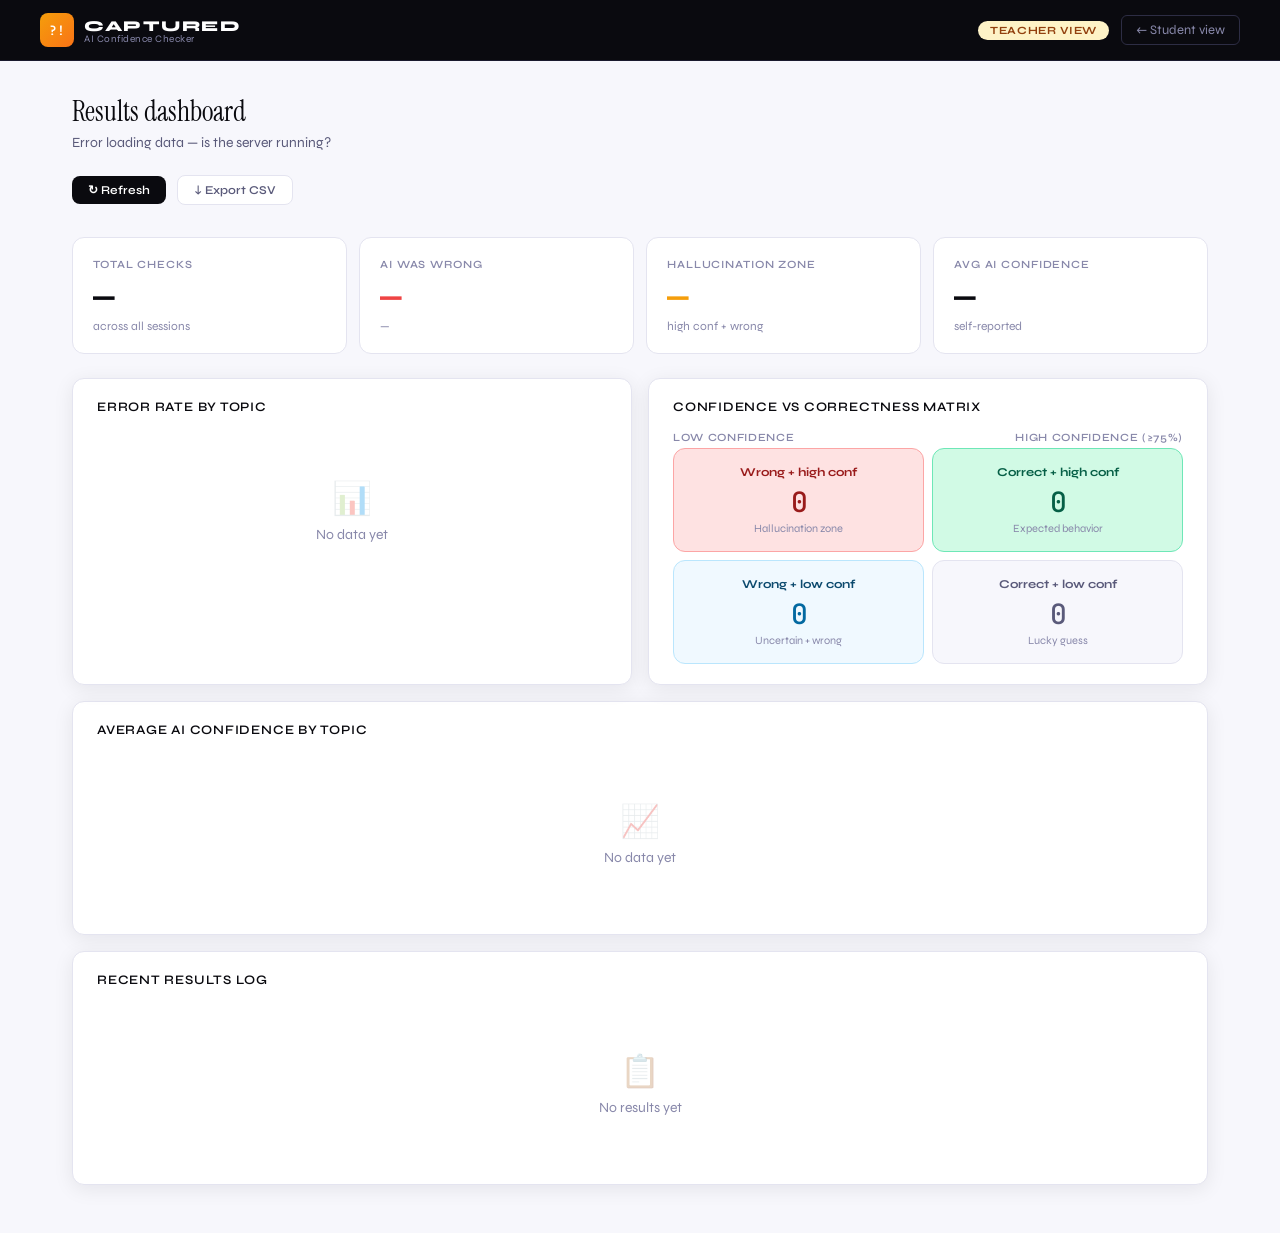
==== templates/teacher.html @ ec3fe588 "initial commit — keys moved to env" ====
<!doctype html>
<html lang="en">
<head>
  <meta charset="utf-8"/>
  <meta name="viewport" content="width=device-width,initial-scale=1"/>
  <title>CAPTURED — Teacher Dashboard</title>
  <link rel="preconnect" href="https://fonts.googleapis.com">
  <link href="https://fonts.googleapis.com/css2?family=Syne:wght@400;500;600;700;800&family=JetBrains+Mono:wght@400;500;600&family=Instrument+Serif:ital@0;1&display=swap" rel="stylesheet">
  <style>
    :root {
      --ink:     #0a0a0f;
      --ink2:    #1a1a2e;
      --ink3:    #2d2d44;
      --slate:   #5a5a7a;
      --muted:   #8888aa;
      --border:  #e4e4f0;
      --surface: #f7f7fc;
      --white:   #ffffff;
      --amber:   #f59e0b;
      --amber-l: #fef3c7;
      --amber-d: #92400e;
      --red:     #ef4444;
      --red-l:   #fee2e2;
      --red-d:   #991b1b;
      --green:   #10b981;
      --green-l: #d1fae5;
      --green-d: #065f46;
      --purple:  #7c3aed;
      --purple-l:#ede9fe;
      --teal:    #0891b2;
      --teal-l:  #cffafe;
      --font:    'Syne', sans-serif;
      --mono:    'JetBrains Mono', monospace;
      --serif:   'Instrument Serif', serif;
      --radius:  12px;
      --shadow:  0 4px 20px rgba(10,10,30,.08);
    }
    *, *::before, *::after { box-sizing: border-box; margin: 0; padding: 0; }
    body { font-family: var(--font); background: var(--surface); color: var(--ink); min-height: 100vh; }
    button { font-family: var(--font); cursor: pointer; }

    /* HEADER */
    .header { background: var(--ink); padding: 0 2rem; border-bottom: 1px solid var(--ink2); }
    .header-inner { max-width: 1200px; margin: 0 auto; display: flex; align-items: center; justify-content: space-between; height: 60px; }
    .logo { display: flex; align-items: center; gap: 10px; text-decoration: none; }
    .logo-mark { width: 34px; height: 34px; border-radius: 8px; background: linear-gradient(135deg, #f59e0b, #f97316); display: flex; align-items: center; justify-content: center; font-family: var(--mono); font-size: 13px; font-weight: 600; color: white; }
    .logo-title { font-size: 15px; font-weight: 800; color: white; letter-spacing: .1em; }
    .logo-sub { font-size: 10px; color: #8888aa; letter-spacing: .05em; display: block; margin-top: -2px; }
    .teacher-badge { background: #fef3c7; color: #92400e; font-size: 11px; font-weight: 700; padding: 3px 12px; border-radius: 20px; letter-spacing: .05em; }
    .nav-link { color: #8888aa; font-size: 13px; text-decoration: none; padding: 6px 14px; border-radius: 6px; border: 1px solid #2d2d44; transition: all .15s; }
    .nav-link:hover { color: white; border-color: #ffffff44; }

    /* LAYOUT */
    .main { max-width: 1200px; margin: 0 auto; padding: 2rem; }
    .page-title { font-family: var(--serif); font-size: 28px; color: var(--ink); margin-bottom: 4px; }
    .page-subtitle { font-size: 14px; color: var(--slate); margin-bottom: 1.5rem; }

    /* METRICS */
    .metrics-grid { display: grid; grid-template-columns: repeat(auto-fit, minmax(160px, 1fr)); gap: 12px; margin-bottom: 1.5rem; }
    .metric-card { background: white; border-radius: var(--radius); border: 1.5px solid var(--border); padding: 1.25rem; }
    .metric-label { font-size: 11px; font-weight: 600; color: var(--muted); text-transform: uppercase; letter-spacing: .08em; margin-bottom: 8px; }
    .metric-value { font-family: var(--mono); font-size: 36px; font-weight: 500; letter-spacing: -2px; line-height: 1; color: var(--ink); }
    .metric-value.red    { color: var(--red); }
    .metric-value.amber  { color: var(--amber); }
    .metric-value.green  { color: var(--green); }
    .metric-sub { font-size: 12px; color: var(--muted); margin-top: 4px; }

    /* GRID */
    .two-col { display: grid; grid-template-columns: 1fr 1fr; gap: 1rem; margin-bottom: 1rem; }
    .full-col { margin-bottom: 1rem; }
    @media (max-width: 700px) { .two-col { grid-template-columns: 1fr; } }

    .panel { background: white; border-radius: var(--radius); border: 1.5px solid var(--border); padding: 1.25rem 1.5rem; box-shadow: var(--shadow); }
    .panel-title { font-size: 13px; font-weight: 600; color: var(--ink); margin-bottom: 1rem; text-transform: uppercase; letter-spacing: .06em; }

    /* TOPIC BARS */
    .topic-row { display: flex; align-items: center; gap: 10px; margin-bottom: 12px; }
    .topic-label { font-size: 12px; color: var(--slate); width: 130px; flex-shrink: 0; text-transform: capitalize; }
    .topic-track { flex: 1; height: 10px; background: var(--surface); border-radius: 5px; overflow: hidden; border: 1px solid var(--border); }
    .topic-fill-error { height: 100%; border-radius: 5px; background: var(--red); transition: width .7s ease; }
    .topic-fill-conf  { height: 100%; border-radius: 5px; background: var(--amber); transition: width .7s ease; }
    .topic-pct { font-family: var(--mono); font-size: 11px; color: var(--muted); width: 36px; text-align: right; }
    .topic-count { font-size: 11px; color: var(--muted); width: 50px; text-align: right; }

    /* HALLUCINATION MATRIX */
    .matrix { display: grid; grid-template-columns: 1fr 1fr; gap: 8px; }
    .matrix-cell { border-radius: var(--radius); padding: 1rem; text-align: center; }
    .cell-tl { background: var(--red-l); border: 1.5px solid #fca5a5; }
    .cell-tr { background: var(--green-l); border: 1.5px solid #6ee7b7; }
    .cell-bl { background: #f0f9ff; border: 1.5px solid #bae6fd; }
    .cell-br { background: var(--surface); border: 1.5px solid var(--border); }
    .cell-title { font-size: 12px; font-weight: 700; margin-bottom: 4px; }
    .cell-tl .cell-title { color: var(--red-d); }
    .cell-tr .cell-title { color: var(--green-d); }
    .cell-bl .cell-title { color: #0c4a6e; }
    .cell-br .cell-title { color: var(--slate); }
    .cell-value { font-family: var(--mono); font-size: 28px; font-weight: 500; letter-spacing: -1px; }
    .cell-tl .cell-value { color: var(--red-d); }
    .cell-tr .cell-value { color: var(--green-d); }
    .cell-bl .cell-value { color: #0369a1; }
    .cell-br .cell-value { color: var(--slate); }
    .cell-sub { font-size: 11px; color: var(--muted); margin-top: 2px; }
    .matrix-label-h { display: flex; justify-content: space-between; font-size: 11px; color: var(--muted); margin-bottom: 4px; font-weight: 600; text-transform: uppercase; letter-spacing: .06em; }
    .matrix-label-v { font-size: 11px; color: var(--muted); font-weight: 600; text-transform: uppercase; letter-spacing: .06em; margin-bottom: 6px; }

    /* LOG TABLE */
    .log-table { width: 100%; border-collapse: collapse; font-size: 13px; }
    .log-table th { text-align: left; font-size: 11px; font-weight: 600; color: var(--muted); text-transform: uppercase; letter-spacing: .06em; padding: 6px 10px; border-bottom: 1.5px solid var(--border); }
    .log-table td { padding: 8px 10px; border-bottom: 1px solid var(--border); color: var(--slate); vertical-align: middle; }
    .log-table tr:last-child td { border-bottom: none; }
    .log-table tr:hover td { background: var(--surface); }
    .topic-pill { font-size: 10px; font-weight: 600; padding: 2px 8px; border-radius: 20px; white-space: nowrap; text-transform: capitalize; }
    .pill-systems  { background: var(--purple-l); color: var(--purple); }
    .pill-word     { background: var(--amber-l); color: var(--amber-d); }
    .pill-llm      { background: var(--red-l); color: var(--red-d); }
    .pill-quad     { background: var(--teal-l); color: var(--teal); }
    .pill-prob     { background: #fce7f3; color: #9d174d; }
    .pill-default  { background: var(--surface); color: var(--slate); border: 1px solid var(--border); }
    .verdict-badge { font-size: 11px; font-weight: 700; padding: 2px 8px; border-radius: 4px; }
    .v-correct { background: var(--green-l); color: var(--green-d); }
    .v-wrong   { background: var(--red-l); color: var(--red-d); }
    .flag-badge { font-size: 10px; font-weight: 700; background: var(--red-l); color: var(--red-d); padding: 2px 8px; border-radius: 4px; }
    .conf-mono { font-family: var(--mono); font-size: 12px; }

    /* EXPORT */
    .export-btn { display: inline-flex; align-items: center; gap: 6px; padding: 7px 16px; border-radius: 8px; border: 1.5px solid var(--border); background: white; font-size: 12px; font-weight: 600; color: var(--slate); transition: all .15s; margin-bottom: 1rem; }
    .export-btn:hover { border-color: var(--ink3); color: var(--ink); }
    .refresh-btn { display: inline-flex; align-items: center; gap: 6px; padding: 7px 16px; border-radius: 8px; border: none; background: var(--ink); font-size: 12px; font-weight: 600; color: white; transition: all .15s; margin-bottom: 1rem; margin-right: 8px; }
    .refresh-btn:hover { background: var(--ink2); }

    /* EMPTY */
    .empty { text-align: center; padding: 3rem; color: var(--muted); font-size: 14px; }
    .empty-icon { font-size: 32px; margin-bottom: 8px; opacity: .3; }
  </style>
</head>
<body>

<header class="header">
  <div class="header-inner">
    <a class="logo" href="/">
      <div class="logo-mark">?!</div>
      <div>
        <span class="logo-title">CAPTURED</span>
        <span class="logo-sub">AI Confidence Checker</span>
      </div>
    </a>
    <div style="display:flex;align-items:center;gap:12px">
      <span class="teacher-badge">TEACHER VIEW</span>
      <a class="nav-link" href="/">← Student view</a>
    </div>
  </div>
</header>

<main class="main">
  <div class="page-title">Results dashboard</div>
  <div class="page-subtitle" id="lastUpdated">Loading data...</div>

  <div style="margin-bottom:1rem">
    <button class="refresh-btn" onclick="loadData()">↻ Refresh</button>
    <button class="export-btn" onclick="exportCSV()">↓ Export CSV</button>
  </div>

  <!-- METRICS -->
  <div class="metrics-grid">
    <div class="metric-card">
      <div class="metric-label">Total checks</div>
      <div class="metric-value" id="mTotal">—</div>
      <div class="metric-sub">across all sessions</div>
    </div>
    <div class="metric-card">
      <div class="metric-label">AI was wrong</div>
      <div class="metric-value red" id="mWrong">—</div>
      <div class="metric-sub" id="mErrorRate">—</div>
    </div>
    <div class="metric-card">
      <div class="metric-label">Hallucination zone</div>
      <div class="metric-value amber" id="mHalluc">—</div>
      <div class="metric-sub" id="mHalluRate">high conf + wrong</div>
    </div>
    <div class="metric-card">
      <div class="metric-label">Avg AI confidence</div>
      <div class="metric-value" id="mConf">—</div>
      <div class="metric-sub">self-reported</div>
    </div>
  </div>

  <div class="two-col">

    <!-- TOPIC ERROR RATES -->
    <div class="panel">
      <div class="panel-title">Error rate by topic</div>
      <div id="topicBars"><div class="empty"><div class="empty-icon">📊</div>No data yet</div></div>
    </div>

    <!-- HALLUCINATION MATRIX -->
    <div class="panel">
      <div class="panel-title">Confidence vs correctness matrix</div>
      <div class="matrix-label-h"><span>Low confidence</span><span>High confidence (≥75%)</span></div>
      <div class="matrix">
        <div class="matrix-cell cell-tl">
          <div class="cell-title">Wrong + high conf</div>
          <div class="cell-value" id="mWrongHighConf">0</div>
          <div class="cell-sub">Hallucination zone</div>
        </div>
        <div class="matrix-cell cell-tr">
          <div class="cell-title">Correct + high conf</div>
          <div class="cell-value" id="mRightHighConf">0</div>
          <div class="cell-sub">Expected behavior</div>
        </div>
        <div class="matrix-cell cell-bl">
          <div class="cell-title">Wrong + low conf</div>
          <div class="cell-value" id="mWrongLowConf">0</div>
          <div class="cell-sub">Uncertain + wrong</div>
        </div>
        <div class="matrix-cell cell-br">
          <div class="cell-title">Correct + low conf</div>
          <div class="cell-value" id="mRightLowConf">0</div>
          <div class="cell-sub">Lucky guess</div>
        </div>
      </div>
    </div>

  </div>

  <!-- TOPIC CONFIDENCE -->
  <div class="panel full-col">
    <div class="panel-title">Average AI confidence by topic</div>
    <div id="confBars"><div class="empty"><div class="empty-icon">📈</div>No data yet</div></div>
  </div>

  <!-- RECENT LOG -->
  <div class="panel full-col">
    <div class="panel-title">Recent results log</div>
    <div id="logTable"><div class="empty"><div class="empty-icon">📋</div>No results yet</div></div>
  </div>

</main>

<script>
let allResults = [];

const TOPIC_CLASS = {
  systems_of_equations: 'pill-systems',
  word_problems:        'pill-word',
  llm_traps:            'pill-llm',
  quadratics:           'pill-quad',
  probability:          'pill-prob',
};

function topicPill(topic) {
  const cls = TOPIC_CLASS[topic] || 'pill-default';
  return `<span class="topic-pill ${cls}">${topic.replace(/_/g,' ')}</span>`;
}

async function loadData() {
  try {
    const [statsRes, resultsRes] = await Promise.all([
      fetch('/results/stats'),
      fetch('/results')
    ]);
    const stats   = await statsRes.json();
    const results = await resultsRes.json();
    allResults = results;

    document.getElementById('lastUpdated').textContent =
      `Last refreshed: ${new Date().toLocaleTimeString()} — ${stats.total} total records`;

    // metrics
    document.getElementById('mTotal').textContent   = stats.total || 0;
    document.getElementById('mWrong').textContent   = stats.wrong || 0;
    document.getElementById('mErrorRate').textContent = `${stats.error_rate || 0}% error rate`;
    document.getElementById('mHalluc').textContent  = stats.hallucinations || 0;
    document.getElementById('mHalluRate').textContent = `${stats.hallucination_rate || 0}% of all checks`;
    document.getElementById('mConf').textContent    = stats.avg_confidence ? `${stats.avg_confidence}%` : '—';

    // matrix
    const hi = results.filter(r => r.confidence >= 75);
    const lo = results.filter(r => r.confidence < 75);
    document.getElementById('mWrongHighConf').textContent = hi.filter(r => !r.correct).length;
    document.getElementById('mRightHighConf').textContent = hi.filter(r => r.correct).length;
    document.getElementById('mWrongLowConf').textContent  = lo.filter(r => !r.correct).length;
    document.getElementById('mRightLowConf').textContent  = lo.filter(r => r.correct).length;

    // topic error bars
    const byTopic = stats.by_topic || {};
    if (Object.keys(byTopic).length === 0) {
      document.getElementById('topicBars').innerHTML = '<div class="empty"><div class="empty-icon">📊</div>No data yet</div>';
    } else {
      document.getElementById('topicBars').innerHTML = Object.entries(byTopic)
        .sort((a,b) => (b[1].wrong/b[1].total) - (a[1].wrong/a[1].total))
        .map(([topic, d]) => {
          const pct = Math.round((d.wrong / d.total) * 100);
          return `<div class="topic-row">
            <span class="topic-label">${topic.replace(/_/g,' ')}</span>
            <div class="topic-track"><div class="topic-fill-error" style="width:${pct}%"></div></div>
            <span class="topic-pct">${pct}%</span>
            <span class="topic-count">${d.total} asks</span>
          </div>`;
        }).join('');
    }

    // topic confidence bars
    if (Object.keys(byTopic).length === 0) {
      document.getElementById('confBars').innerHTML = '<div class="empty"><div class="empty-icon">📈</div>No data yet</div>';
    } else {
      document.getElementById('confBars').innerHTML = Object.entries(byTopic)
        .sort((a,b) => (b[1].conf_sum/b[1].total) - (a[1].conf_sum/a[1].total))
        .map(([topic, d]) => {
          const avg = Math.round(d.conf_sum / d.total);
          return `<div class="topic-row">
            <span class="topic-label">${topic.replace(/_/g,' ')}</span>
            <div class="topic-track"><div class="topic-fill-conf" style="width:${avg}%"></div></div>
            <span class="topic-pct">${avg}%</span>
            <span class="topic-count">${d.total} asks</span>
          </div>`;
        }).join('');
    }

    // log table
    const recent = [...results].reverse().slice(0, 30);
    if (recent.length === 0) {
      document.getElementById('logTable').innerHTML = '<div class="empty"><div class="empty-icon">📋</div>No results yet</div>';
    } else {
      document.getElementById('logTable').innerHTML = `
        <table class="log-table">
          <thead>
            <tr>
              <th>Time</th>
              <th>Topic</th>
              <th>Question</th>
              <th>AI answer</th>
              <th>Conf</th>
              <th>Result</th>
              <th>Flag</th>
            </tr>
          </thead>
          <tbody>
            ${recent.map(r => `
              <tr>
                <td style="white-space:nowrap;font-size:11px">${new Date(r.timestamp).toLocaleString()}</td>
                <td>${topicPill(r.topic)}</td>
                <td style="max-width:200px;overflow:hidden;text-overflow:ellipsis;white-space:nowrap" title="${r.prompt}">${r.prompt?.slice(0,60)}...</td>
                <td style="font-family:var(--mono);font-size:12px">${r.ai_answer || '—'}</td>
                <td class="conf-mono">${r.confidence || 0}%</td>
                <td><span class="verdict-badge ${r.correct ? 'v-correct' : 'v-wrong'}">${r.correct ? '✓ Correct' : '✗ Wrong'}</span></td>
                <td>${r.flagged ? '<span class="flag-badge">⚠ DANGER</span>' : ''}</td>
              </tr>
            `).join('')}
          </tbody>
        </table>`;
    }

  } catch (err) {
    document.getElementById('lastUpdated').textContent = 'Error loading data — is the server running?';
    console.error(err);
  }
}

function exportCSV() {
  if (!allResults.length) { alert('No data to export'); return; }
  const rows = [['Timestamp','Topic','Question','AI Answer','Confidence','Correct','Flagged']];
  allResults.forEach(r => rows.push([
    r.timestamp, r.topic,
    `"${(r.prompt||'').replace(/"/g,"'")}"`,
    r.ai_answer, r.confidence,
    r.correct ? 'YES' : 'NO',
    r.flagged  ? 'YES' : 'NO'
  ]));
  const csv = rows.map(r => r.join(',')).join('\n');
  const a = document.createElement('a');
  a.href = URL.createObjectURL(new Blob([csv], { type: 'text/csv' }));
  a.download = `captured-results-${Date.now()}.csv`;
  a.click();
}

// auto refresh every 30 seconds
loadData();
setInterval(loadData, 30000);
</script>
</body>
</html>
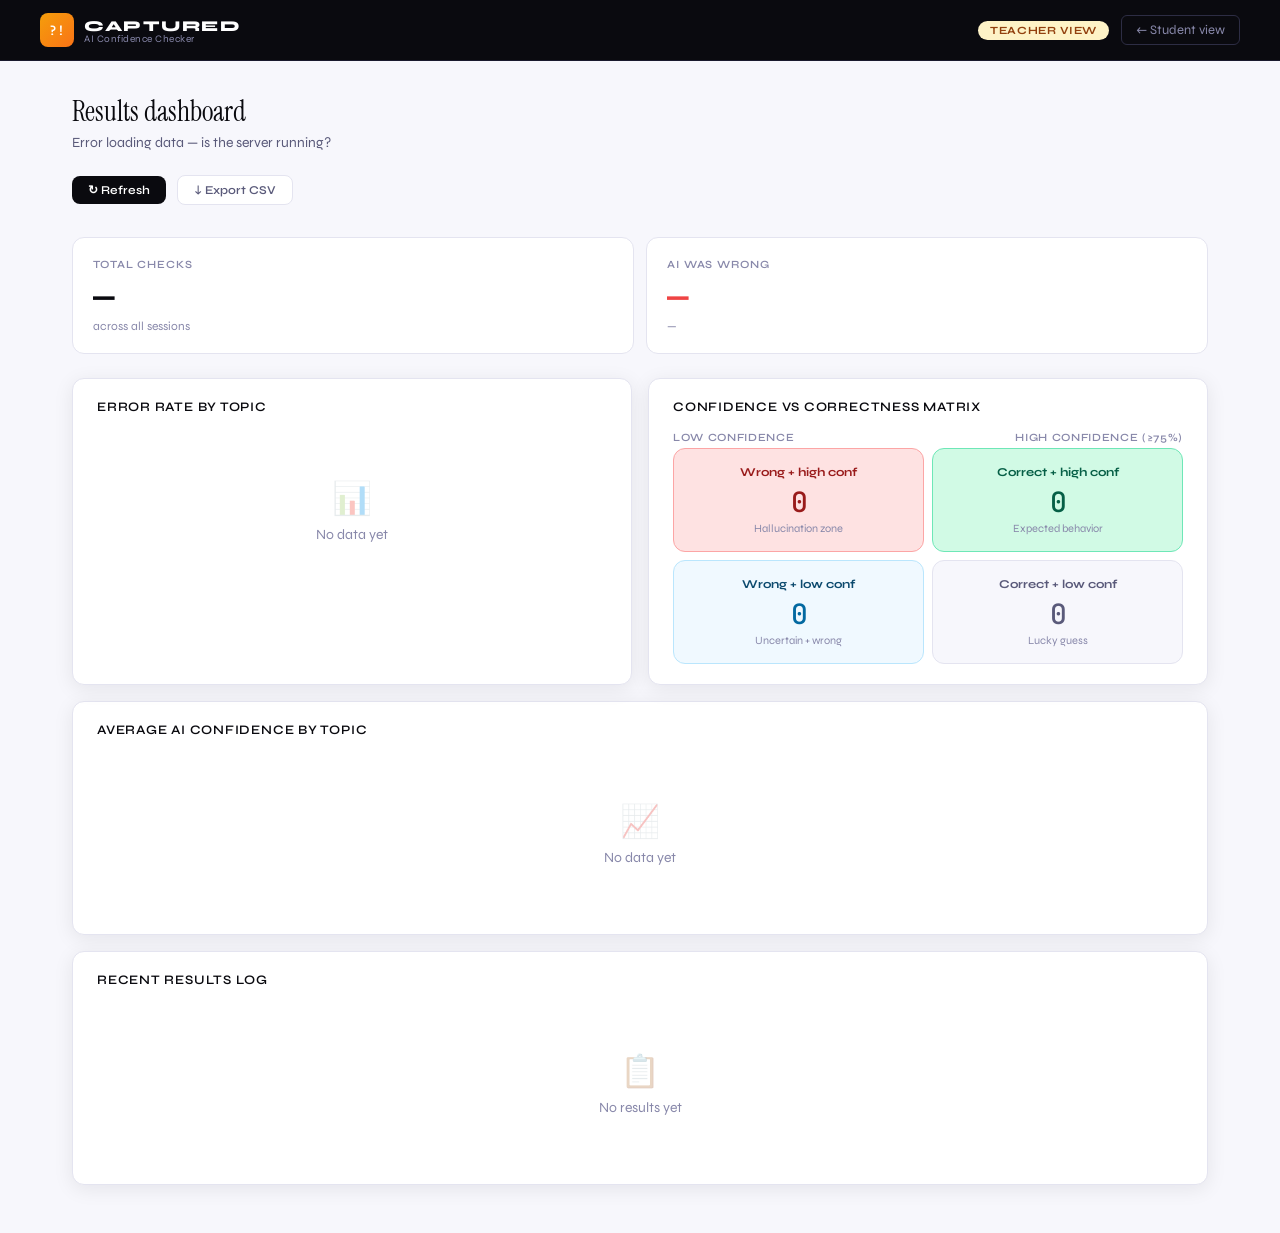
==== commit 84a67a1b: "updated interface" ====
--- a/templates/teacher.html
+++ b/templates/teacher.html
@@ -172,16 +172,8 @@
       <div class="metric-value red" id="mWrong">—</div>
       <div class="metric-sub" id="mErrorRate">—</div>
     </div>
-    <div class="metric-card">
-      <div class="metric-label">Hallucination zone</div>
-      <div class="metric-value amber" id="mHalluc">—</div>
-      <div class="metric-sub" id="mHalluRate">high conf + wrong</div>
-    </div>
-    <div class="metric-card">
-      <div class="metric-label">Avg AI confidence</div>
-      <div class="metric-value" id="mConf">—</div>
-      <div class="metric-sub">self-reported</div>
-    </div>
+  
+   
   </div>
 
   <div class="two-col">
@@ -269,9 +261,7 @@
     document.getElementById('mTotal').textContent   = stats.total || 0;
     document.getElementById('mWrong').textContent   = stats.wrong || 0;
     document.getElementById('mErrorRate').textContent = `${stats.error_rate || 0}% error rate`;
-    document.getElementById('mHalluc').textContent  = stats.hallucinations || 0;
-    document.getElementById('mHalluRate').textContent = `${stats.hallucination_rate || 0}% of all checks`;
-    document.getElementById('mConf').textContent    = stats.avg_confidence ? `${stats.avg_confidence}%` : '—';
+
 
     // matrix
     const hi = results.filter(r => r.confidence >= 75);
@@ -310,7 +300,7 @@
           return `<div class="topic-row">
             <span class="topic-label">${topic.replace(/_/g,' ')}</span>
             <div class="topic-track"><div class="topic-fill-conf" style="width:${avg}%"></div></div>
-            <span class="topic-pct">${avg}%</span>
+            
             <span class="topic-count">${d.total} asks</span>
           </div>`;
         }).join('');
